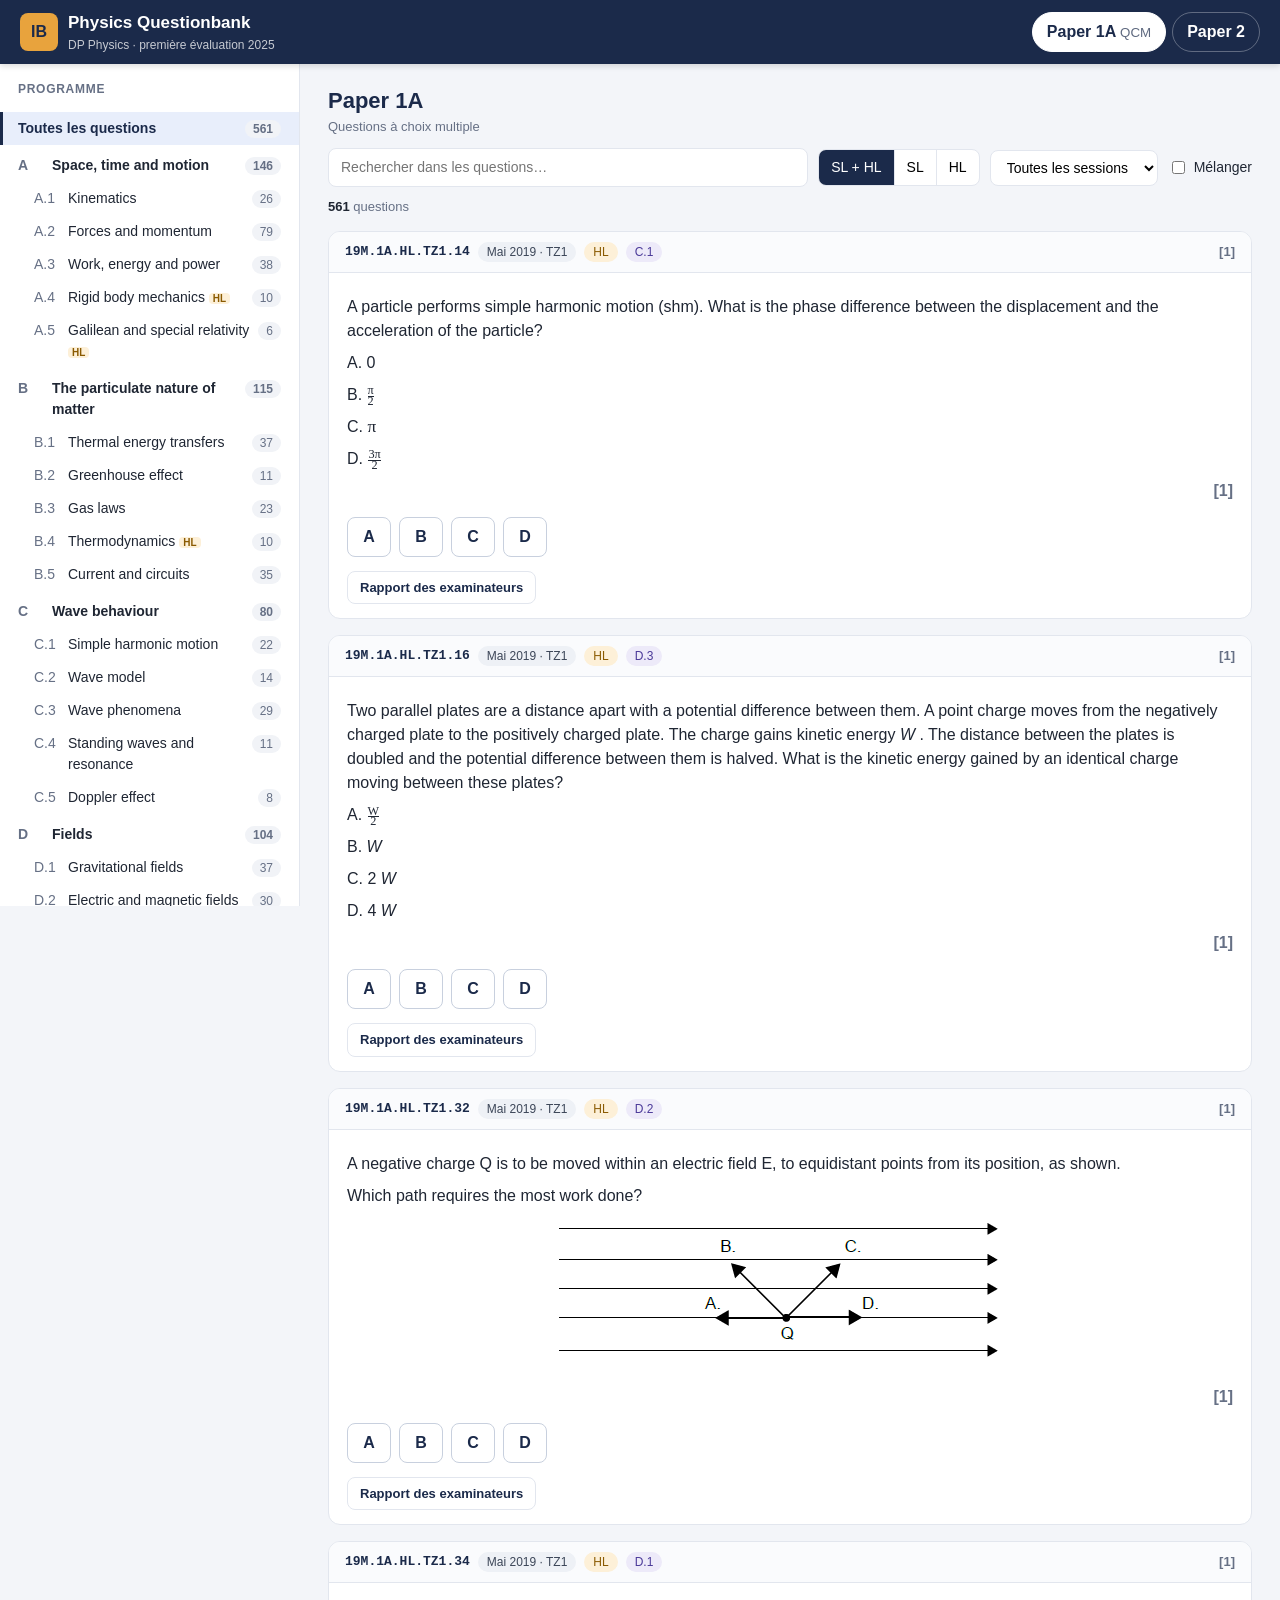
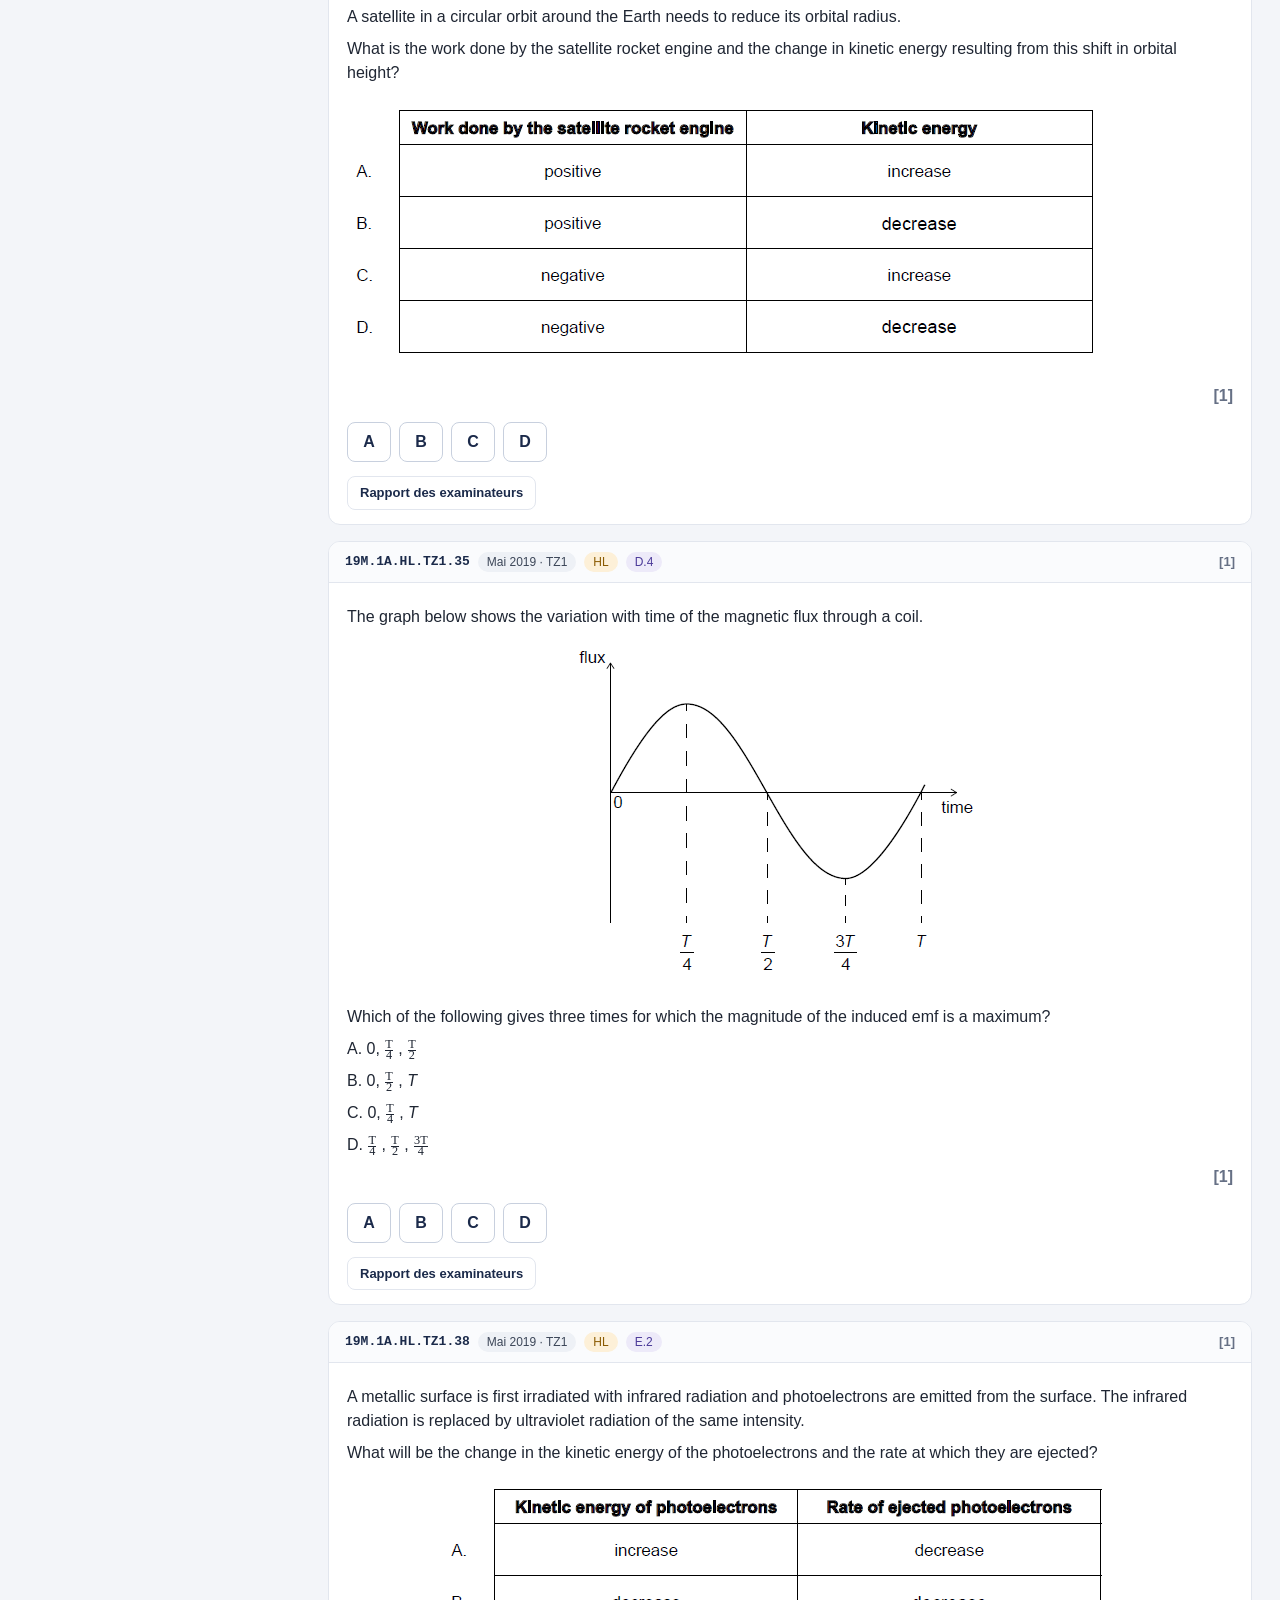
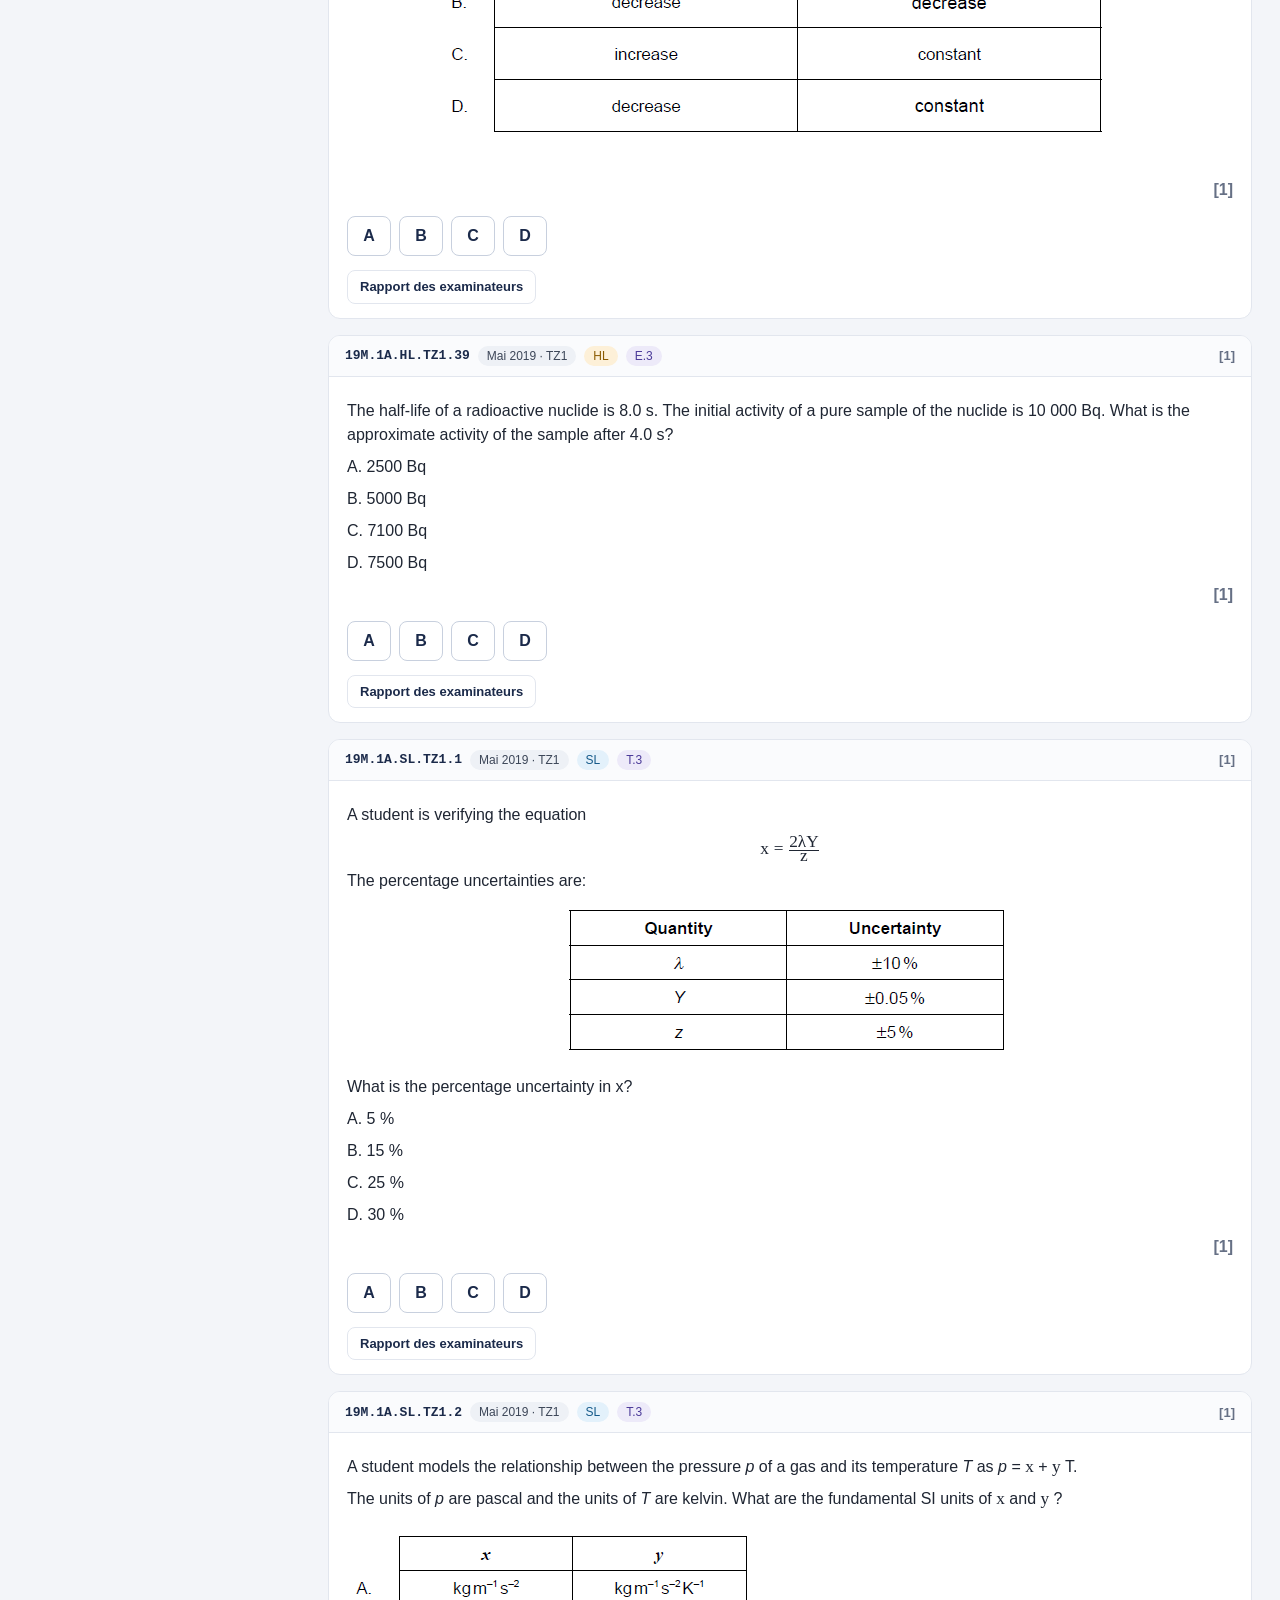
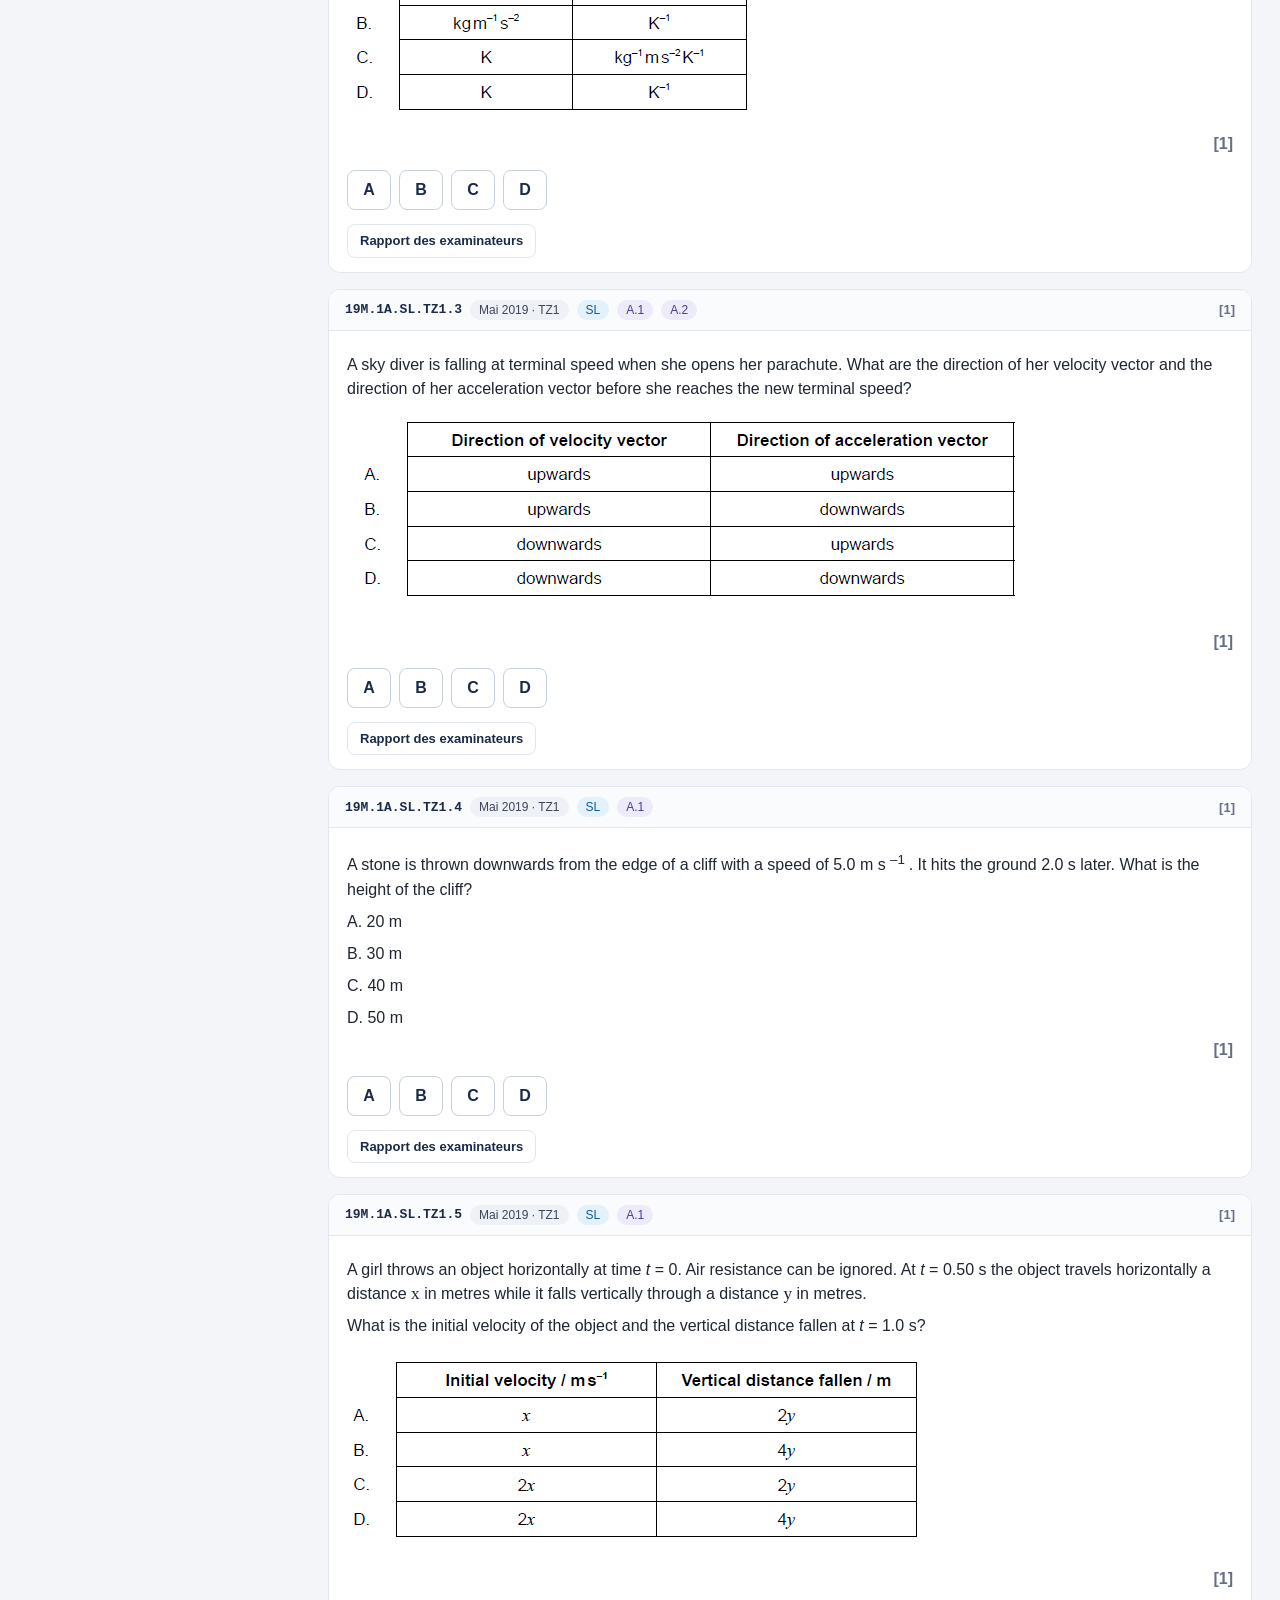
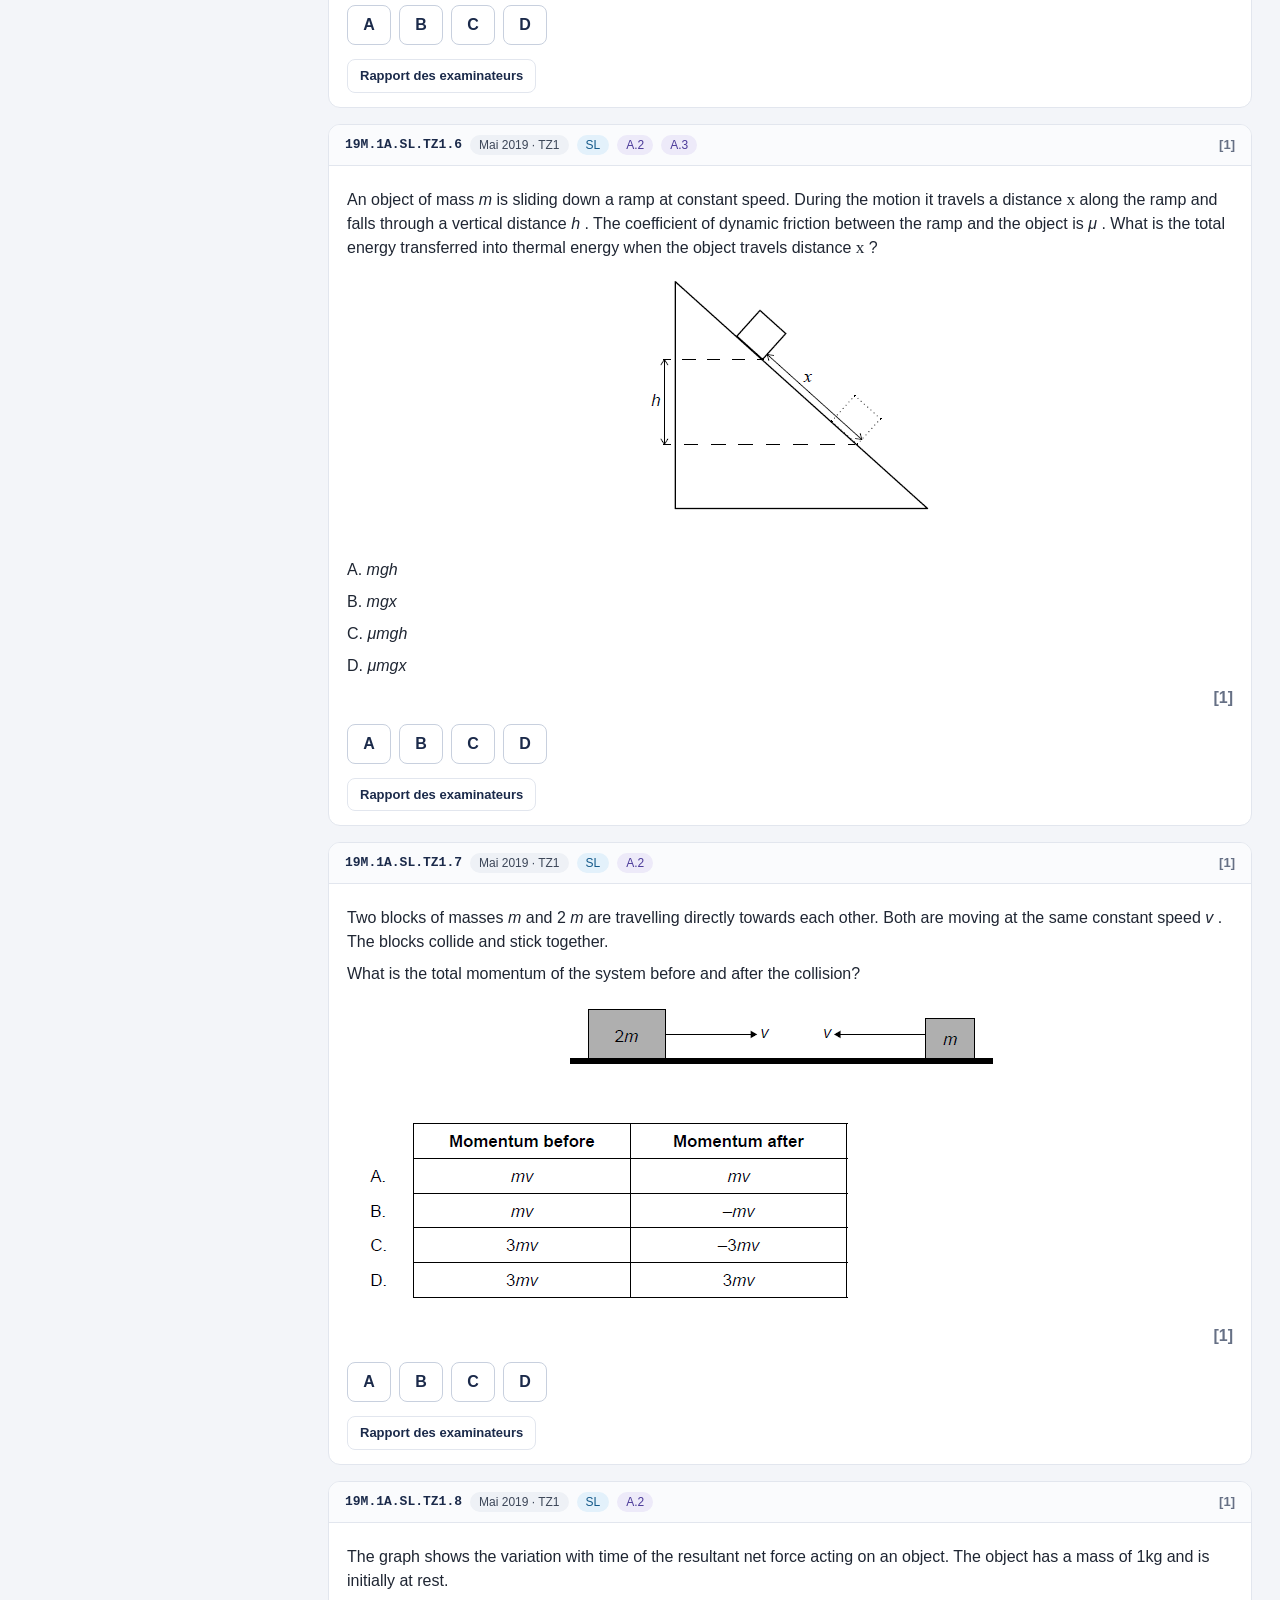
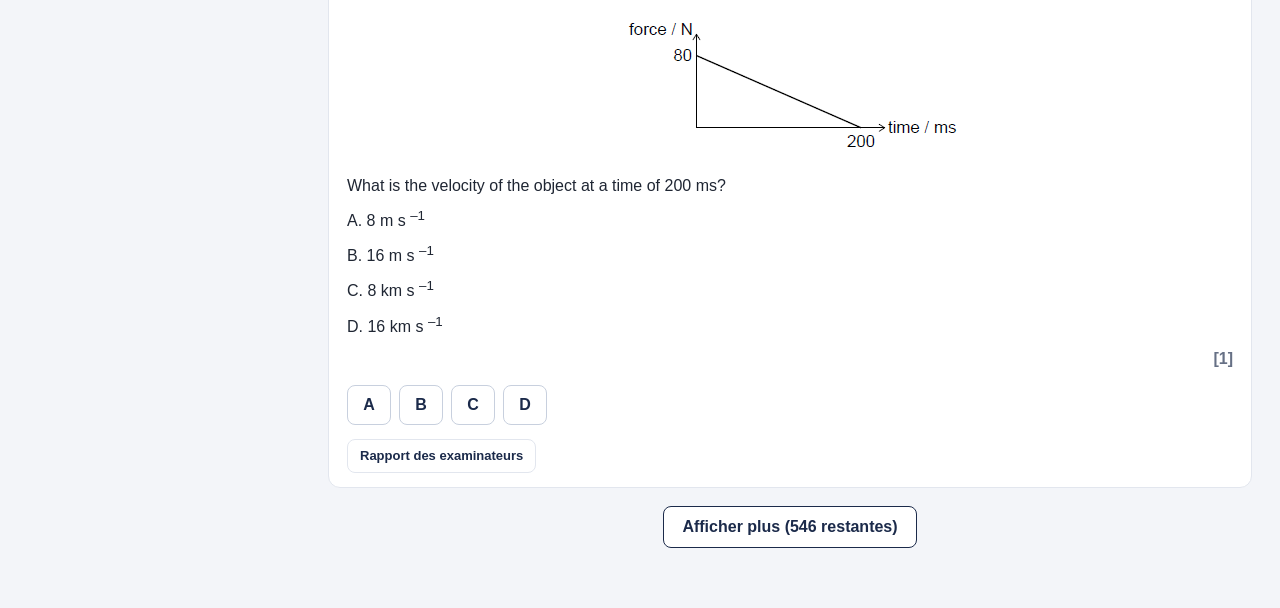
==== index.html @ b65cdefb "Ajoute un site Questionbank pour DP Physics (Paper 1A et Paper 2) Site statique avec classement par " ====
<!doctype html>
<html lang="fr">
<head>
  <meta charset="utf-8">
  <meta name="viewport" content="width=device-width, initial-scale=1">
  <title>Physics Questionbank</title>
  <link rel="icon" href="data:image/svg+xml,%3Csvg xmlns=%22http://www.w3.org/2000/svg%22 viewBox=%220 0 32 32%22%3E%3Crect width=%2232%22 height=%2232%22 rx=%227%22 fill=%22%231b2a4a%22/%3E%3Ctext x=%2216%22 y=%2222%22 font-size=%2215%22 font-family=%22Arial%22 font-weight=%22700%22 fill=%22%23e8a33d%22 text-anchor=%22middle%22%3EIB%3C/text%3E%3C/svg%3E">
  <link rel="stylesheet" href="assets/style.css">
</head>
<body>
  <header class="topbar">
    <button class="menu-btn" id="menuBtn" aria-label="Afficher les thèmes">☰</button>
    <div class="brand">
      <span class="brand-mark">IB</span>
      <div>
        <div class="brand-title">Physics Questionbank</div>
        <div class="brand-sub">DP Physics · première évaluation 2025</div>
      </div>
    </div>
    <nav class="paper-tabs" id="paperTabs">
      <button data-paper="p1a">Paper 1A <small>QCM</small></button>
      <button data-paper="p2">Paper 2</button>
    </nav>
  </header>

  <div class="layout">
    <aside class="sidebar" id="sidebar">
      <div class="sidebar-head">Programme</div>
      <ul class="tree" id="tree"></ul>
    </aside>
    <div class="backdrop" id="backdrop"></div>

    <main class="main">
      <div class="crumbs" id="crumbs"></div>
      <section class="filters">
        <input type="search" id="search" placeholder="Rechercher dans les questions…">
        <div class="seg" id="levelSeg">
          <button data-level="">SL + HL</button>
          <button data-level="SL">SL</button>
          <button data-level="HL">HL</button>
        </div>
        <select id="session"><option value="">Toutes les sessions</option></select>
        <label class="check"><input type="checkbox" id="shuffle"> Mélanger</label>
      </section>
      <div class="stats" id="stats"></div>
      <div id="list" class="list"></div>
      <div class="more-wrap"><button id="more" class="more">Afficher plus</button></div>
      <div id="loading" class="loading">Chargement des questions…</div>
    </main>
  </div>

  <script src="data/syllabus.js"></script>
  <script src="assets/app.js"></script>
</body>
</html>
---- assets/style.css ----
:root {
  --navy: #1b2a4a;
  --navy-2: #24375f;
  --accent: #e8a33d;
  --bg: #f3f5f9;
  --card: #ffffff;
  --text: #1f2633;
  --muted: #667085;
  --line: #e2e6ee;
  --ok: #1f8a4c;
  --ok-bg: #e6f5ec;
  --bad: #c0392b;
  --bad-bg: #fbeae8;
  --ms-bg: #f2f7ff;
  --er-bg: #fff8ec;
}
* { box-sizing: border-box; }
html, body { margin: 0; }
body {
  font-family: -apple-system, BlinkMacSystemFont, "Segoe UI", Roboto, Helvetica, Arial, sans-serif;
  background: var(--bg);
  color: var(--text);
  line-height: 1.5;
}
button { font: inherit; cursor: pointer; }

/* ---------- Barre du haut ---------- */
.topbar {
  position: sticky; top: 0; z-index: 30;
  display: flex; align-items: center; gap: 16px;
  padding: 10px 20px;
  background: var(--navy); color: #fff;
  box-shadow: 0 2px 6px rgba(0,0,0,.15);
}
.brand { display: flex; align-items: center; gap: 10px; }
.brand-mark {
  display: grid; place-items: center;
  width: 38px; height: 38px; border-radius: 8px;
  background: var(--accent); color: var(--navy); font-weight: 800;
}
.brand-title { font-weight: 700; font-size: 17px; }
.brand-sub { font-size: 12px; opacity: .75; }
.paper-tabs { margin-left: auto; display: flex; gap: 6px; }
.paper-tabs button {
  background: transparent; color: #fff; border: 1px solid rgba(255,255,255,.3);
  padding: 7px 14px; border-radius: 999px; font-weight: 600;
}
.paper-tabs button small { opacity: .7; font-weight: 400; }
.paper-tabs button.active { background: #fff; color: var(--navy); border-color: #fff; }
.menu-btn { display: none; background: none; border: 0; color: #fff; font-size: 22px; }

/* ---------- Mise en page ---------- */
.layout { display: flex; align-items: flex-start; }
.sidebar {
  position: sticky; top: 58px;
  width: 300px; flex: none;
  height: calc(100vh - 58px); overflow-y: auto;
  background: #fff; border-right: 1px solid var(--line);
  padding: 12px 0 40px;
}
.sidebar-head { padding: 4px 18px 10px; font-size: 12px; text-transform: uppercase; letter-spacing: .06em; color: var(--muted); font-weight: 700; }
.tree, .tree ul { list-style: none; margin: 0; padding: 0; }
.tree a {
  display: flex; align-items: baseline; gap: 8px;
  padding: 6px 18px; color: var(--text); text-decoration: none; font-size: 14px;
}
.tree a:hover { background: #f1f4fa; }
.tree a.active { background: #e8eefb; color: var(--navy); font-weight: 600; box-shadow: inset 3px 0 var(--navy); }
.tree .topic > a { font-weight: 650; margin-top: 4px; }
.tree .sub a { padding-left: 34px; }
.tree .code { color: var(--muted); font-variant-numeric: tabular-nums; min-width: 26px; }
.tree .count { margin-left: auto; font-size: 12px; color: var(--muted); background: #f1f3f7; border-radius: 999px; padding: 0 8px; }
.tree .hl { font-size: 10px; font-weight: 700; color: #8a5a00; background: #fdf0d8; border-radius: 4px; padding: 0 4px; }
.tree .empty a { opacity: .45; }

.main { flex: 1; min-width: 0; padding: 20px 28px 60px; max-width: 1000px; }
.crumbs { font-size: 22px; font-weight: 700; color: var(--navy); margin-bottom: 12px; }
.crumbs small { display: block; font-size: 13px; font-weight: 500; color: var(--muted); }

.filters { display: flex; flex-wrap: wrap; gap: 10px; align-items: center; margin-bottom: 10px; }
.filters input[type=search], .filters select {
  padding: 8px 12px; border: 1px solid var(--line); border-radius: 8px; background: #fff; font: inherit; font-size: 14px;
}
.filters input[type=search] { flex: 1; min-width: 200px; }
.seg { display: inline-flex; border: 1px solid var(--line); border-radius: 8px; overflow: hidden; background: #fff; }
.seg button { border: 0; background: none; padding: 7px 12px; font-size: 14px; }
.seg button + button { border-left: 1px solid var(--line); }
.seg button.active { background: var(--navy); color: #fff; }
.check { font-size: 14px; display: inline-flex; gap: 6px; align-items: center; }
.stats { font-size: 13px; color: var(--muted); margin: 6px 0 14px; display: flex; gap: 16px; flex-wrap: wrap; }
.stats b { color: var(--text); }
.stats .reset { border: 0; background: none; color: var(--navy); text-decoration: underline; padding: 0; font-size: 13px; }

/* ---------- Cartes question ---------- */
.list { display: flex; flex-direction: column; gap: 16px; }
.card { background: var(--card); border: 1px solid var(--line); border-radius: 12px; overflow: hidden; }
.card-head {
  display: flex; flex-wrap: wrap; gap: 8px; align-items: center;
  padding: 10px 16px; background: #fafbfd; border-bottom: 1px solid var(--line); font-size: 13px;
}
.qid { font-weight: 700; font-family: ui-monospace, SFMono-Regular, Menlo, monospace; color: var(--navy); }
.chip { border-radius: 999px; padding: 1px 9px; background: #eef1f6; color: #3c4658; font-size: 12px; }
.chip.lvl-HL { background: #fdf0d8; color: #8a5a00; }
.chip.lvl-SL { background: #e3f1fb; color: #155a8a; }
.chip.sub { background: #edeaf9; color: #4b3a99; }
.card-head .marks { margin-left: auto; font-weight: 600; color: var(--muted); }
.card-body { padding: 14px 18px; overflow-x: auto; }
.qhtml img { max-width: 100%; height: auto; }
.qhtml p { margin: .5em 0; }
.qhtml table { border-collapse: collapse; margin: 8px 0; }
.qhtml td, .qhtml th { border: 1px solid #cfd5df; padding: 4px 8px; }
.qhtml math { font-size: 1.08em; }

/* structure HTML d'origine */
.qhtml .qc_marks_available { text-align: right; font-weight: 600; color: var(--muted); }
.qhtml .qc_marks_available p { margin: 0; }
.qhtml .t_qn_question_content + .t_qn_question_content { border-top: 1px dashed var(--line); margin-top: 10px; padding-top: 6px; }
.qhtml .qn_code_number { font-weight: 700; color: var(--navy); margin-top: 6px; }
.qhtml .specification { padding-bottom: 8px; margin-bottom: 8px; border-bottom: 1px solid var(--line); }
.qhtml .question { padding-left: 0 !important; padding-right: 0 !important; display: flex; flex-direction: column; }
.qhtml .question > .question_part_label { order: -1; }
.qhtml .question + .question { border-top: 1px dashed var(--line); margin-top: 10px; padding-top: 6px; }
.qhtml .question .marks { text-align: right; font-weight: 600; color: var(--muted); }
.qhtml .question_part_label { font-weight: 700; color: var(--navy); font-size: 13px; }
.qhtml .question_part_label::before { content: "Partie "; }
.qhtml br:first-child { display: none; }
.part + .part { border-top: 1px solid var(--line); margin-top: 14px; padding-top: 10px; }
.part-label { font-weight: 700; color: var(--navy); }

/* QCM */
.mcq { display: flex; gap: 8px; align-items: center; flex-wrap: wrap; padding: 0 18px 14px; }
.mcq .opt {
  width: 44px; height: 40px; border-radius: 8px; border: 1.5px solid #c8d0de; background: #fff; font-weight: 700; color: var(--navy);
}
.mcq .opt:hover:not(:disabled) { border-color: var(--navy); }
.mcq .opt.right { background: var(--ok-bg); border-color: var(--ok); color: var(--ok); }
.mcq .opt.wrong { background: var(--bad-bg); border-color: var(--bad); color: var(--bad); }
.mcq .opt:disabled { cursor: default; }
.mcq .verdict { font-weight: 600; font-size: 14px; }
.mcq .verdict.ok { color: var(--ok); }
.mcq .verdict.ko { color: var(--bad); }

/* Panneaux réponse */
.actions { display: flex; gap: 8px; flex-wrap: wrap; padding: 0 18px 14px; }
.toggle {
  border: 1px solid var(--line); background: #fff; border-radius: 8px; padding: 6px 12px; font-size: 13px; font-weight: 600; color: var(--navy);
}
.toggle.on { background: var(--navy); color: #fff; border-color: var(--navy); }
.panel { margin: 0 18px 14px; padding: 12px 14px; border-radius: 8px; font-size: 14.5px; }
.panel h4 { margin: 0 0 6px; font-size: 12px; text-transform: uppercase; letter-spacing: .05em; color: var(--muted); }
.panel.ms { background: var(--ms-bg); border-left: 4px solid #3b6fd6; }
.panel.er { background: var(--er-bg); border-left: 4px solid var(--accent); }
.panel .qn_code_number { display: block; margin-top: 10px; }

.more-wrap { text-align: center; margin-top: 18px; }
.more { border: 1px solid var(--navy); color: var(--navy); background: #fff; border-radius: 8px; padding: 8px 18px; font-weight: 600; }
.loading, .empty-state { text-align: center; color: var(--muted); padding: 40px 0; }
.hidden { display: none !important; }

/* ---------- Mobile ---------- */
@media (max-width: 860px) {
  .menu-btn { display: block; }
  .brand-sub { display: none; }
  .brand-title { font-size: 15px; }
  .brand-mark { width: 32px; height: 32px; }
  .paper-tabs button { white-space: nowrap; }
  .topbar { height: 58px; }
  .topbar { padding: 10px 12px; gap: 10px; }
  .paper-tabs button { padding: 6px 10px; font-size: 13px; }
  .paper-tabs button small { display: none; }
  .sidebar {
    position: fixed; left: 0; top: 58px; z-index: 25;
    transform: translateX(-100%); transition: transform .2s;
    box-shadow: 4px 0 16px rgba(0,0,0,.15);
  }
  .sidebar.open { transform: none; }
  .backdrop.open { position: fixed; inset: 58px 0 0 0; background: rgba(0,0,0,.3); z-index: 20; }
  .main { padding: 16px 16px 50px; }
  .card-body, .actions, .mcq { padding-left: 12px; padding-right: 12px; }
  .panel { margin-left: 12px; margin-right: 12px; }
}
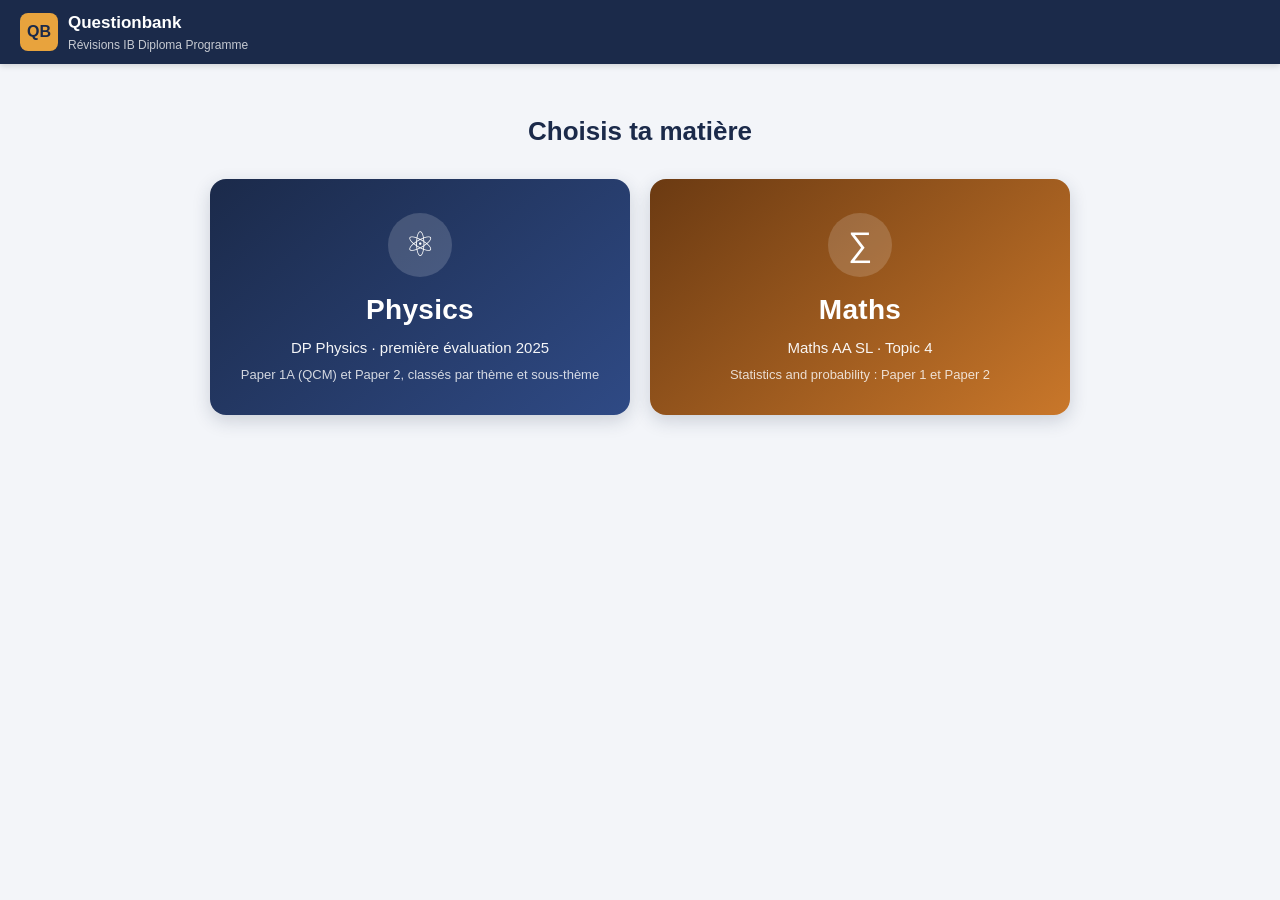
==== commit 34cdeafe: "Ajoute une page d'accueil Physics / Maths et la Questionbank Maths AA SL Topic 4 La page d'accueil p" ====
--- a/index.html
+++ b/index.html
@@ -3,53 +3,42 @@
 <head>
   <meta charset="utf-8">
   <meta name="viewport" content="width=device-width, initial-scale=1">
-  <title>Physics Questionbank</title>
-  <link rel="icon" href="data:image/svg+xml,%3Csvg xmlns=%22http://www.w3.org/2000/svg%22 viewBox=%220 0 32 32%22%3E%3Crect width=%2232%22 height=%2232%22 rx=%227%22 fill=%22%231b2a4a%22/%3E%3Ctext x=%2216%22 y=%2222%22 font-size=%2215%22 font-family=%22Arial%22 font-weight=%22700%22 fill=%22%23e8a33d%22 text-anchor=%22middle%22%3EIB%3C/text%3E%3C/svg%3E">
-  <link rel="stylesheet" href="assets/style.css">
+  <title>Questionbank</title>
+  <link rel="icon" href="data:image/svg+xml,%3Csvg xmlns=%22http://www.w3.org/2000/svg%22 viewBox=%220 0 32 32%22%3E%3Crect width=%2232%22 height=%2232%22 rx=%227%22 fill=%22%231b2a4a%22/%3E%3Ctext x=%2216%22 y=%2222%22 font-size=%2213%22 font-family=%22Arial%22 font-weight=%22700%22 fill=%22%23e8a33d%22 text-anchor=%22middle%22%3EQB%3C/text%3E%3C/svg%3E">
+  <script>
+    // anciens liens vers la Questionbank de physique (index.html#p1a?...)
+    if (/^#\/?(p1a|p2)\b/.test(location.hash)) location.replace("physics.html" + location.hash);
+  </script>
+  <link rel="stylesheet" href="assets/style.css?v=7c4cb034">
+  <link rel="stylesheet" href="assets/home.css?v=42ed5b59">
 </head>
-<body>
+<body class="home">
   <header class="topbar">
-    <button class="menu-btn" id="menuBtn" aria-label="Afficher les thèmes">☰</button>
     <div class="brand">
-      <span class="brand-mark">IB</span>
+      <span class="brand-mark">QB</span>
       <div>
-        <div class="brand-title">Physics Questionbank</div>
-        <div class="brand-sub">DP Physics · première évaluation 2025</div>
+        <div class="brand-title">Questionbank</div>
+        <div class="brand-sub">Révisions IB Diploma Programme</div>
       </div>
     </div>
-    <nav class="paper-tabs" id="paperTabs">
-      <button data-paper="p1a">Paper 1A <small>QCM</small></button>
-      <button data-paper="p2">Paper 2</button>
-    </nav>
   </header>
 
-  <div class="layout">
-    <aside class="sidebar" id="sidebar">
-      <div class="sidebar-head">Programme</div>
-      <ul class="tree" id="tree"></ul>
-    </aside>
-    <div class="backdrop" id="backdrop"></div>
-
-    <main class="main">
-      <div class="crumbs" id="crumbs"></div>
-      <section class="filters">
-        <input type="search" id="search" placeholder="Rechercher dans les questions…">
-        <div class="seg" id="levelSeg">
-          <button data-level="">SL + HL</button>
-          <button data-level="SL">SL</button>
-          <button data-level="HL">HL</button>
-        </div>
-        <select id="session"><option value="">Toutes les sessions</option></select>
-        <label class="check"><input type="checkbox" id="shuffle"> Mélanger</label>
-      </section>
-      <div class="stats" id="stats"></div>
-      <div id="list" class="list"></div>
-      <div class="more-wrap"><button id="more" class="more">Afficher plus</button></div>
-      <div id="loading" class="loading">Chargement des questions…</div>
-    </main>
-  </div>
-
-  <script src="data/syllabus.js"></script>
-  <script src="assets/app.js"></script>
+  <main class="home-main">
+    <h1>Choisis ta matière</h1>
+    <div class="subjects">
+      <a class="subject physics" href="physics.html">
+        <span class="subject-icon" aria-hidden="true">⚛</span>
+        <span class="subject-name">Physics</span>
+        <span class="subject-desc">DP Physics · première évaluation 2025</span>
+        <span class="subject-meta">Paper 1A (QCM) et Paper 2, classés par thème et sous-thème</span>
+      </a>
+      <a class="subject maths" href="maths.html">
+        <span class="subject-icon" aria-hidden="true">∑</span>
+        <span class="subject-name">Maths</span>
+        <span class="subject-desc">Maths AA SL · Topic 4</span>
+        <span class="subject-meta">Statistics and probability : Paper 1 et Paper 2</span>
+      </a>
+    </div>
+  </main>
 </body>
 </html>
--- a/assets/style.css
+++ b/assets/style.css
@@ -41,6 +41,8 @@
 .brand-title { font-weight: 700; font-size: 17px; }
 .brand-sub { font-size: 12px; opacity: .75; }
 .paper-tabs { margin-left: auto; display: flex; gap: 6px; }
+.home-link { color: #fff; opacity: .8; text-decoration: none; font-size: 14px; white-space: nowrap; margin-left: 8px; }
+.home-link:hover { opacity: 1; text-decoration: underline; }
 .paper-tabs button {
   background: transparent; color: #fff; border: 1px solid rgba(255,255,255,.3);
   padding: 7px 14px; border-radius: 999px; font-weight: 600;
@@ -102,6 +104,7 @@
 .chip { border-radius: 999px; padding: 1px 9px; background: #eef1f6; color: #3c4658; font-size: 12px; }
 .chip.lvl-HL { background: #fdf0d8; color: #8a5a00; }
 .chip.lvl-SL { background: #e3f1fb; color: #155a8a; }
+.chip.warn { background: #fdecea; color: #a23b2c; }
 .chip.sub { background: #edeaf9; color: #4b3a99; }
 .card-head .marks { margin-left: auto; font-weight: 600; color: var(--muted); }
 .card-body { padding: 14px 18px; overflow-x: auto; }
@@ -159,6 +162,8 @@
 
 /* ---------- Mobile ---------- */
 @media (max-width: 860px) {
+  .home-link { font-size: 18px; margin-left: 0; }
+  .home-link .home-text { display: none; }
   .menu-btn { display: block; }
   .brand-sub { display: none; }
   .brand-title { font-size: 15px; }
--- a/assets/home.css
+++ b/assets/home.css
@@ -0,0 +1,25 @@
+.home-main { max-width: 900px; margin: 0 auto; padding: 48px 20px 60px; text-align: center; }
+.home-main h1 { color: var(--navy); font-size: 26px; margin: 0 0 28px; }
+.subjects { display: grid; grid-template-columns: repeat(2, minmax(0, 1fr)); gap: 20px; }
+.subject {
+  display: flex; flex-direction: column; align-items: center; gap: 6px;
+  padding: 34px 24px 30px; border-radius: 16px; text-decoration: none; color: #fff;
+  box-shadow: 0 6px 18px rgba(27, 42, 74, .18); transition: transform .15s, box-shadow .15s;
+}
+.subject:hover, .subject:focus-visible { transform: translateY(-3px); box-shadow: 0 10px 26px rgba(27, 42, 74, .26); }
+.subject.physics { background: linear-gradient(140deg, #1b2a4a, #2f4a85); }
+.subject.maths { background: linear-gradient(140deg, #6b3a12, #c9772a); }
+.subject-icon {
+  display: grid; place-items: center; width: 64px; height: 64px; border-radius: 50%;
+  background: rgba(255, 255, 255, .16); font-size: 34px; margin-bottom: 6px;
+}
+.subject-name { font-size: 28px; font-weight: 800; letter-spacing: .01em; }
+.subject-desc { font-size: 15px; opacity: .95; }
+.subject-meta { font-size: 13px; opacity: .8; }
+
+@media (max-width: 640px) {
+  .home-main { padding: 28px 16px 40px; }
+  .home-main h1 { font-size: 22px; margin-bottom: 18px; }
+  .subjects { grid-template-columns: 1fr; gap: 14px; }
+  .subject { padding: 26px 18px 22px; }
+}
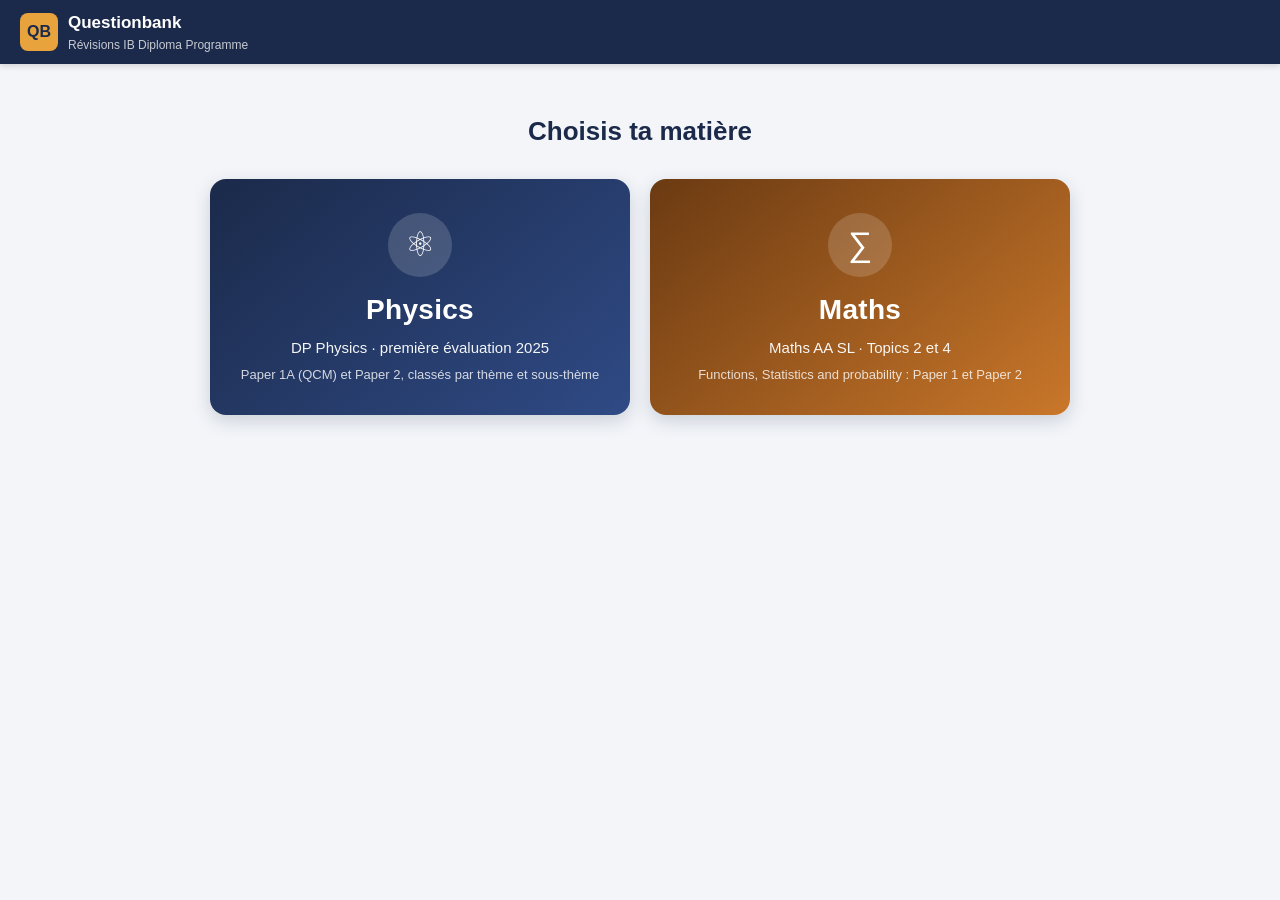
==== commit 8f9bb017: "Ajoute le topic 2 (Functions) à la page Maths, avec un filtre par topic - maths.html charge data/mat" ====
--- a/index.html
+++ b/index.html
@@ -35,8 +35,8 @@
       <a class="subject maths" href="maths.html">
         <span class="subject-icon" aria-hidden="true">∑</span>
         <span class="subject-name">Maths</span>
-        <span class="subject-desc">Maths AA SL · Topic 4</span>
-        <span class="subject-meta">Statistics and probability : Paper 1 et Paper 2</span>
+        <span class="subject-desc">Maths AA SL · Topics 2 et 4</span>
+        <span class="subject-meta">Functions, Statistics and probability : Paper 1 et Paper 2</span>
       </a>
     </div>
   </main>
